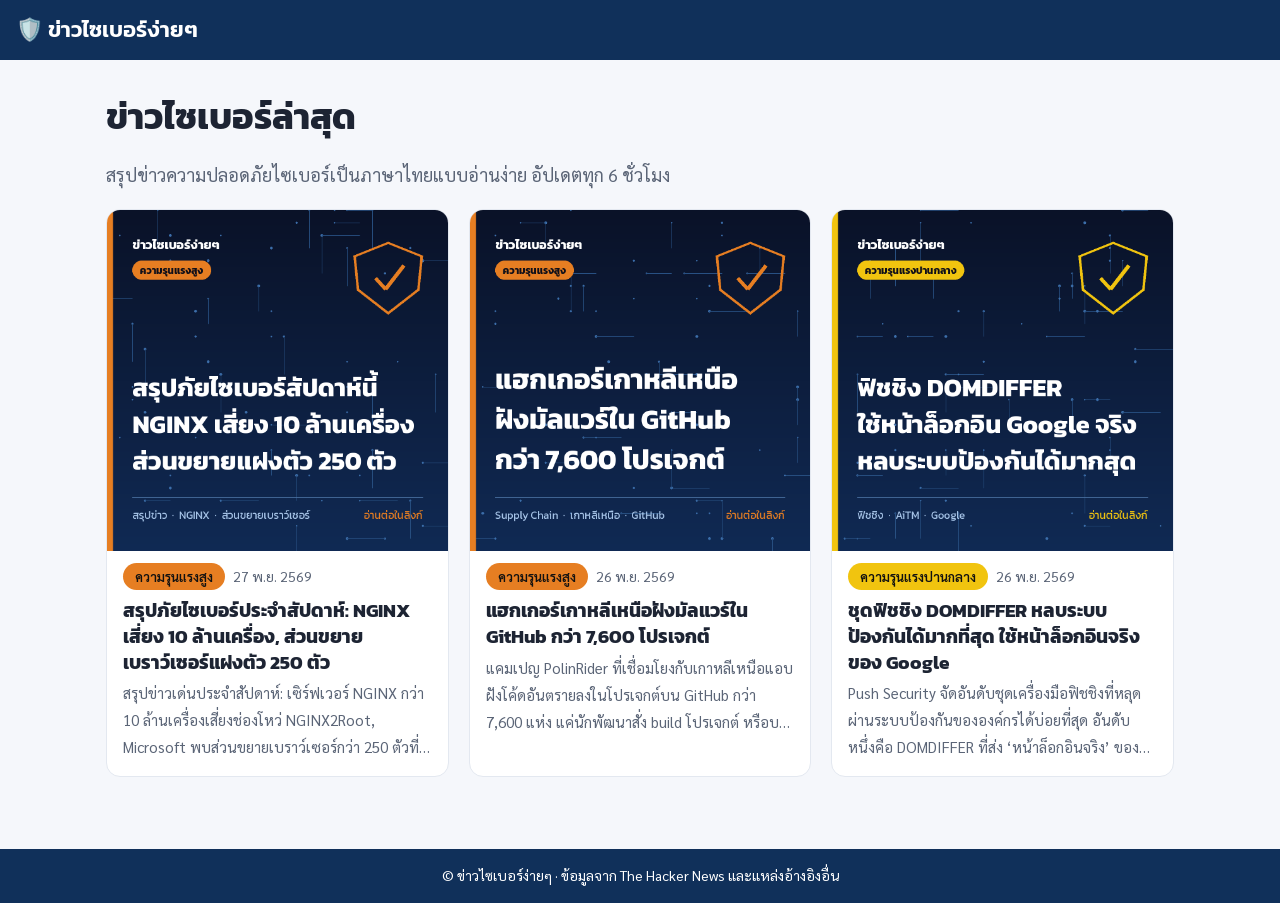
==== docs/index.html @ 4d94afb2 "News: 3 new stories (first live run) Co-Authored-By: Claude Opus 5.5 <noreply@anthropic.com> Claude-" ====
<!doctype html>
<html lang="th">
<head>
<meta charset="utf-8">
<meta name="viewport" content="width=device-width, initial-scale=1">
<title>ข่าวไซเบอร์ง่ายๆ | ข่าวความปลอดภัยไซเบอร์ภาษาไทย</title>
<meta name="description" content="สรุปข่าวความปลอดภัยไซเบอร์ล่าสุดเป็นภาษาไทย อ่านง่าย อัปเดตทุก 6 ชั่วโมง">
<link rel="preconnect" href="https://fonts.googleapis.com">
<link rel="preconnect" href="https://fonts.gstatic.com" crossorigin>
<link href="https://fonts.googleapis.com/css2?family=Kanit:wght@500;600&family=Sarabun:wght@400;600&display=swap" rel="stylesheet">
<link rel="stylesheet" href="style.css">
</head>
<body>
<header class="site"><a href="index.html" class="brand">🛡️ ข่าวไซเบอร์ง่ายๆ</a></header>
<main class="list">
  <h1>ข่าวไซเบอร์ล่าสุด</h1>
  <p class="lead">สรุปข่าวความปลอดภัยไซเบอร์เป็นภาษาไทยแบบอ่านง่าย อัปเดตทุก 6 ชั่วโมง</p>
  
  <div class="grid">
  
    <a class="item" href="news/2026-11-threatsday-250-rogue-extensions-10m.html">
      <img src="images/2026-11-threatsday-250-rogue-extensions-10m.png" alt="" loading="lazy" width="1080" height="1080">
      <div class="body">
        <div class="meta"><span class="sev sev-high">ความรุนแรงสูง</span><span class="date">27 พ.ย. 2569</span></div>
        <h2>สรุปภัยไซเบอร์ประจำสัปดาห์: NGINX เสี่ยง 10 ล้านเครื่อง, ส่วนขยายเบราว์เซอร์แฝงตัว 250 ตัว</h2>
        <p>สรุปข่าวเด่นประจำสัปดาห์: เซิร์ฟเวอร์ NGINX กว่า 10 ล้านเครื่องเสี่ยงช่องโหว่ NGINX2Root, Microsoft พบส่วนขยายเบราว์เซอร์กว่า 250 ตัวที่เปลี่ยนพฤติกรรมเมื่อติดตั้งผ่านโฆษณา, Todoist ถูกเจาะข้อมูลผู้ใช้ 6% และเซิร์ฟเวอร์ AI ที่เปิดทิ้งไว้ถูกคนอื่นแอบใช้</p>
      </div>
    </a>
  
    <a class="item" href="news/2026-11-north-korea-linked-polinrider-poisons.html">
      <img src="images/2026-11-north-korea-linked-polinrider-poisons.png" alt="" loading="lazy" width="1080" height="1080">
      <div class="body">
        <div class="meta"><span class="sev sev-high">ความรุนแรงสูง</span><span class="date">26 พ.ย. 2569</span></div>
        <h2>แฮกเกอร์เกาหลีเหนือฝังมัลแวร์ใน GitHub กว่า 7,600 โปรเจกต์</h2>
        <p>แคมเปญ PolinRider ที่เชื่อมโยงกับเกาหลีเหนือแอบฝังโค้ดอันตรายลงในโปรเจกต์บน GitHub กว่า 7,600 แห่ง แค่นักพัฒนาสั่ง build โปรเจกต์ หรือบางครั้งแค่เปิดโฟลเดอร์ใน VS Code มัลแวร์ก็ทำงานทันที เป้าหมายคือขโมยรหัสผ่าน คุกกี้ และกระเป๋าเงินคริปโต</p>
      </div>
    </a>
  
    <a class="item" href="news/2026-11-most-wanted-phishing-kits-and.html">
      <img src="images/2026-11-most-wanted-phishing-kits-and.png" alt="" loading="lazy" width="1080" height="1080">
      <div class="body">
        <div class="meta"><span class="sev sev-medium">ความรุนแรงปานกลาง</span><span class="date">26 พ.ย. 2569</span></div>
        <h2>ชุดฟิชชิง DOMDIFFER หลบระบบป้องกันได้มากที่สุด ใช้หน้าล็อกอินจริงของ Google</h2>
        <p>Push Security จัดอันดับชุดเครื่องมือฟิชชิงที่หลุดผ่านระบบป้องกันขององค์กรได้บ่อยที่สุด อันดับหนึ่งคือ DOMDIFFER ที่ส่ง ‘หน้าล็อกอินจริง’ ของ Google และ Microsoft จากเบราว์เซอร์ของแฮกเกอร์มาให้เหยื่อเห็น จึงแยกจากของจริงได้ยากมาก</p>
      </div>
    </a>
  
  </div>
</main>
<footer class="site">© ข่าวไซเบอร์ง่ายๆ · ข้อมูลจาก The Hacker News และแหล่งอ้างอิงอื่น</footer>
</body>
</html>
---- docs/style.css ----
:root {
  --bg: #f5f7fb; --surface: #fff; --text: #1d2433; --muted: #5b6577; --line: #e3e8f0;
  --brand: #10305a; --link: #1a5fb4;
  --low: #2ecc71; --medium: #f1c40f; --high: #e67e22; --critical: #e74c3c;
}
@media (prefers-color-scheme: dark) {
  :root { --bg: #0d1424; --surface: #141d31; --text: #e6ebf5; --muted: #9aa6bd; --line: #26314a; --brand: #0a1a33; --link: #7fb3ff; }
}
* { box-sizing: border-box; }
body { margin: 0; background: var(--bg); color: var(--text); font: 18px/1.8 "Sarabun", system-ui, sans-serif; }
h1, h2, .brand { font-family: "Kanit", system-ui, sans-serif; line-height: 1.35; }
a { color: var(--link); }
header.site, footer.site { background: var(--brand); color: #fff; padding: 14px 16px; }
header.site .brand { color: #fff; text-decoration: none; font-size: 22px; font-weight: 600; }
footer.site { font-size: 14px; text-align: center; margin-top: 48px; }
footer.site a { color: #cfe0ff; }
main { max-width: 760px; margin: 0 auto; padding: 24px 16px; }
main.list { max-width: 1100px; }
h1 { font-size: clamp(26px, 5vw, 36px); margin: 8px 0 16px; }
h2 { font-size: 22px; margin: 28px 0 8px; }
.meta { display: flex; flex-wrap: wrap; gap: 8px; align-items: center; font-size: 14px; color: var(--muted); }
.sev, .tag { border-radius: 999px; padding: 2px 12px; font-weight: 600; font-size: 13px; }
.sev { color: #111; }
.sev-low { background: var(--low); } .sev-medium { background: var(--medium); }
.sev-high { background: var(--high); } .sev-critical { background: var(--critical); color: #fff; }
.tag { background: var(--line); color: var(--text); font-weight: 400; }
.tldr { background: var(--surface); border-left: 6px solid var(--link); border-radius: 12px; padding: 4px 20px 8px; }
.tldr h2 { margin-top: 12px; }
img.card { width: 100%; height: auto; border-radius: 16px; margin: 24px 0 0; }
.two-col { display: grid; grid-template-columns: 1fr 1fr; gap: 16px; margin-top: 16px; }
@media (max-width: 640px) { .two-col { grid-template-columns: 1fr; } }
.box { background: var(--surface); border: 1px solid var(--line); border-radius: 12px; padding: 0 18px 8px; }
.box ul { padding-left: 20px; }
.todo { border-color: var(--low); }
.glossary dt { font-weight: 600; margin-top: 10px; }
.glossary dd { margin: 0 0 0 16px; color: var(--muted); }
.refs { border-top: 1px solid var(--line); margin-top: 36px; font-size: 16px; }
.refs li { margin-bottom: 6px; overflow-wrap: anywhere; }
.refs .src { color: var(--muted); font-size: 14px; }
.refs .note { color: var(--muted); font-size: 14px; }
.lead { color: var(--muted); }
.grid { display: grid; grid-template-columns: repeat(auto-fill, minmax(300px, 1fr)); gap: 20px; }
.item { display: block; background: var(--surface); border: 1px solid var(--line); border-radius: 14px; overflow: hidden; color: inherit; text-decoration: none; }
.item:hover { border-color: var(--link); }
.item img { width: 100%; height: auto; display: block; }
.item .body { padding: 12px 16px 16px; }
.item h2 { font-size: 19px; margin: 8px 0 4px; }
.item p { font-size: 15px; color: var(--muted); margin: 0; display: -webkit-box; -webkit-line-clamp: 3; -webkit-box-orient: vertical; overflow: hidden; }
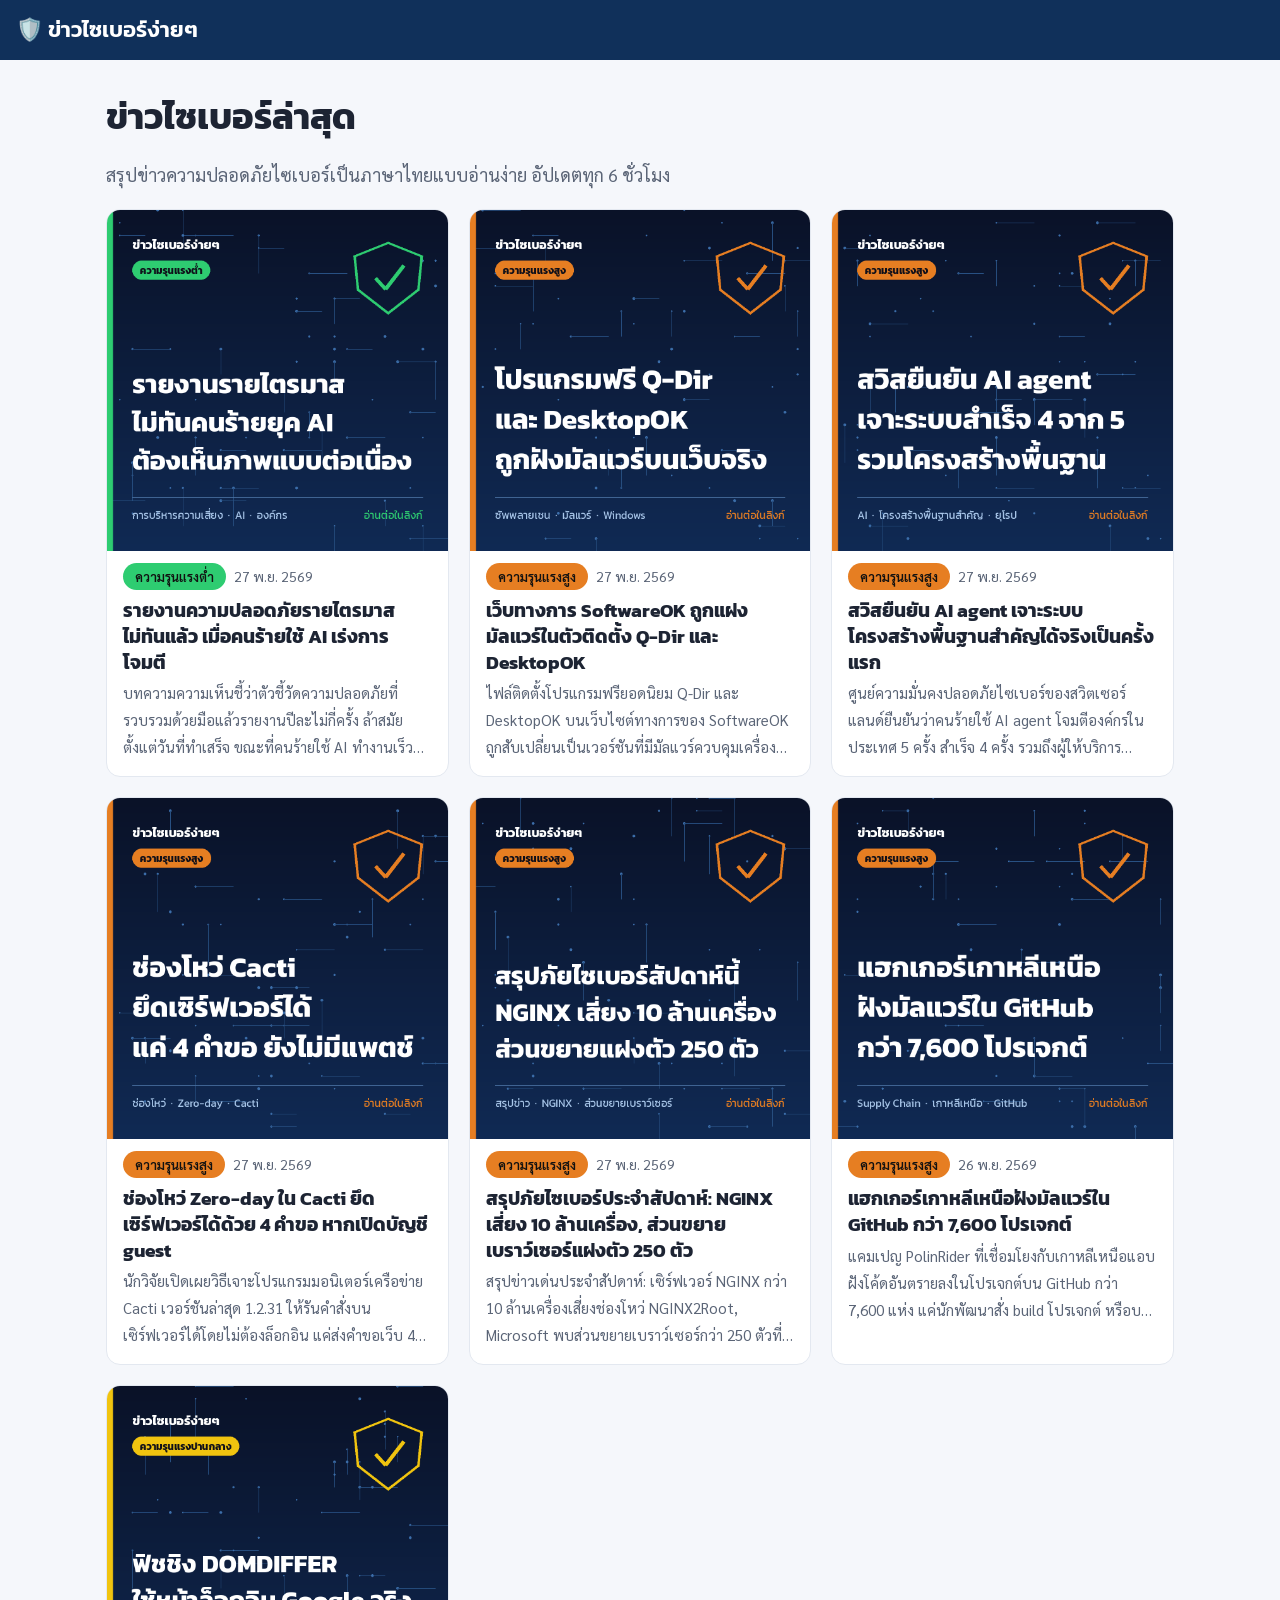
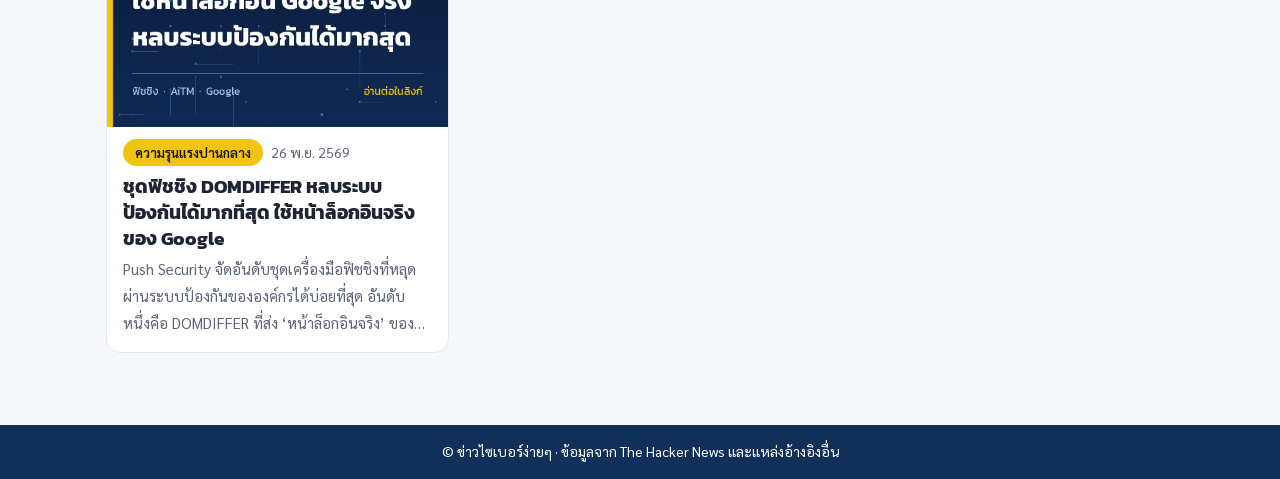
==== commit 7c2836bb: "News: 4 new stories" ====
--- a/docs/index.html
+++ b/docs/index.html
@@ -17,6 +17,42 @@
   <p class="lead">สรุปข่าวความปลอดภัยไซเบอร์เป็นภาษาไทยแบบอ่านง่าย อัปเดตทุก 6 ชั่วโมง</p>
   
   <div class="grid">
+  
+    <a class="item" href="news/2026-11-how-to-keep-your-security-picture.html">
+      <img src="images/2026-11-how-to-keep-your-security-picture.png" alt="" loading="lazy" width="1080" height="1080">
+      <div class="body">
+        <div class="meta"><span class="sev sev-low">ความรุนแรงต่ำ</span><span class="date">27 พ.ย. 2569</span></div>
+        <h2>รายงานความปลอดภัยรายไตรมาสไม่ทันแล้ว เมื่อคนร้ายใช้ AI เร่งการโจมตี</h2>
+        <p>บทความความเห็นชี้ว่าตัวชี้วัดความปลอดภัยที่รวบรวมด้วยมือแล้วรายงานปีละไม่กี่ครั้ง ล้าสมัยตั้งแต่วันที่ทำเสร็จ ขณะที่คนร้ายใช้ AI ทำงานเร็วขึ้นมาก องค์กรจึงควรเปลี่ยนไปมองเห็นสถานะความปลอดภัยของตัวเองแบบต่อเนื่อง</p>
+      </div>
+    </a>
+  
+    <a class="item" href="news/2026-11-hackers-trojanize-official-q-dir-and.html">
+      <img src="images/2026-11-hackers-trojanize-official-q-dir-and.png" alt="" loading="lazy" width="1080" height="1080">
+      <div class="body">
+        <div class="meta"><span class="sev sev-high">ความรุนแรงสูง</span><span class="date">27 พ.ย. 2569</span></div>
+        <h2>เว็บทางการ SoftwareOK ถูกแฝงมัลแวร์ในตัวติดตั้ง Q-Dir และ DesktopOK</h2>
+        <p>ไฟล์ติดตั้งโปรแกรมฟรียอดนิยม Q-Dir และ DesktopOK บนเว็บไซต์ทางการของ SoftwareOK ถูกสับเปลี่ยนเป็นเวอร์ชันที่มีมัลแวร์ควบคุมเครื่องระยะไกล (RAT) ซ่อนอยู่ ทั้งคนที่ดาวน์โหลดใหม่และคนที่กดอัปเดตโปรแกรมเดิมอาจโดนด้วย</p>
+      </div>
+    </a>
+  
+    <a class="item" href="news/2026-11-switzerland-confirms-ai-assisted.html">
+      <img src="images/2026-11-switzerland-confirms-ai-assisted.png" alt="" loading="lazy" width="1080" height="1080">
+      <div class="body">
+        <div class="meta"><span class="sev sev-high">ความรุนแรงสูง</span><span class="date">27 พ.ย. 2569</span></div>
+        <h2>สวิสยืนยัน AI agent เจาะระบบโครงสร้างพื้นฐานสำคัญได้จริงเป็นครั้งแรก</h2>
+        <p>ศูนย์ความมั่นคงปลอดภัยไซเบอร์ของสวิตเซอร์แลนด์ยืนยันว่าคนร้ายใช้ AI agent โจมตีองค์กรในประเทศ 5 ครั้ง สำเร็จ 4 ครั้ง รวมถึงผู้ให้บริการโครงสร้างพื้นฐานสำคัญ 2 ราย ขณะที่อิตาลีและอังกฤษก็รายงานแนวโน้มเดียวกัน</p>
+      </div>
+    </a>
+  
+    <a class="item" href="news/2026-11-unpatched-cacti-zero-day-enables-rce-in.html">
+      <img src="images/2026-11-unpatched-cacti-zero-day-enables-rce-in.png" alt="" loading="lazy" width="1080" height="1080">
+      <div class="body">
+        <div class="meta"><span class="sev sev-high">ความรุนแรงสูง</span><span class="date">27 พ.ย. 2569</span></div>
+        <h2>ช่องโหว่ Zero-day ใน Cacti ยึดเซิร์ฟเวอร์ได้ด้วย 4 คำขอ หากเปิดบัญชี guest</h2>
+        <p>นักวิจัยเปิดเผยวิธีเจาะโปรแกรมมอนิเตอร์เครือข่าย Cacti เวอร์ชันล่าสุด 1.2.31 ให้รันคำสั่งบนเซิร์ฟเวอร์ได้โดยไม่ต้องล็อกอิน แค่ส่งคำขอเว็บ 4 ครั้ง หากเปิดใช้บัญชี guest ไว้ ตอนนี้ยังไม่มีแพตช์</p>
+      </div>
+    </a>
   
     <a class="item" href="news/2026-11-threatsday-250-rogue-extensions-10m.html">
       <img src="images/2026-11-threatsday-250-rogue-extensions-10m.png" alt="" loading="lazy" width="1080" height="1080">
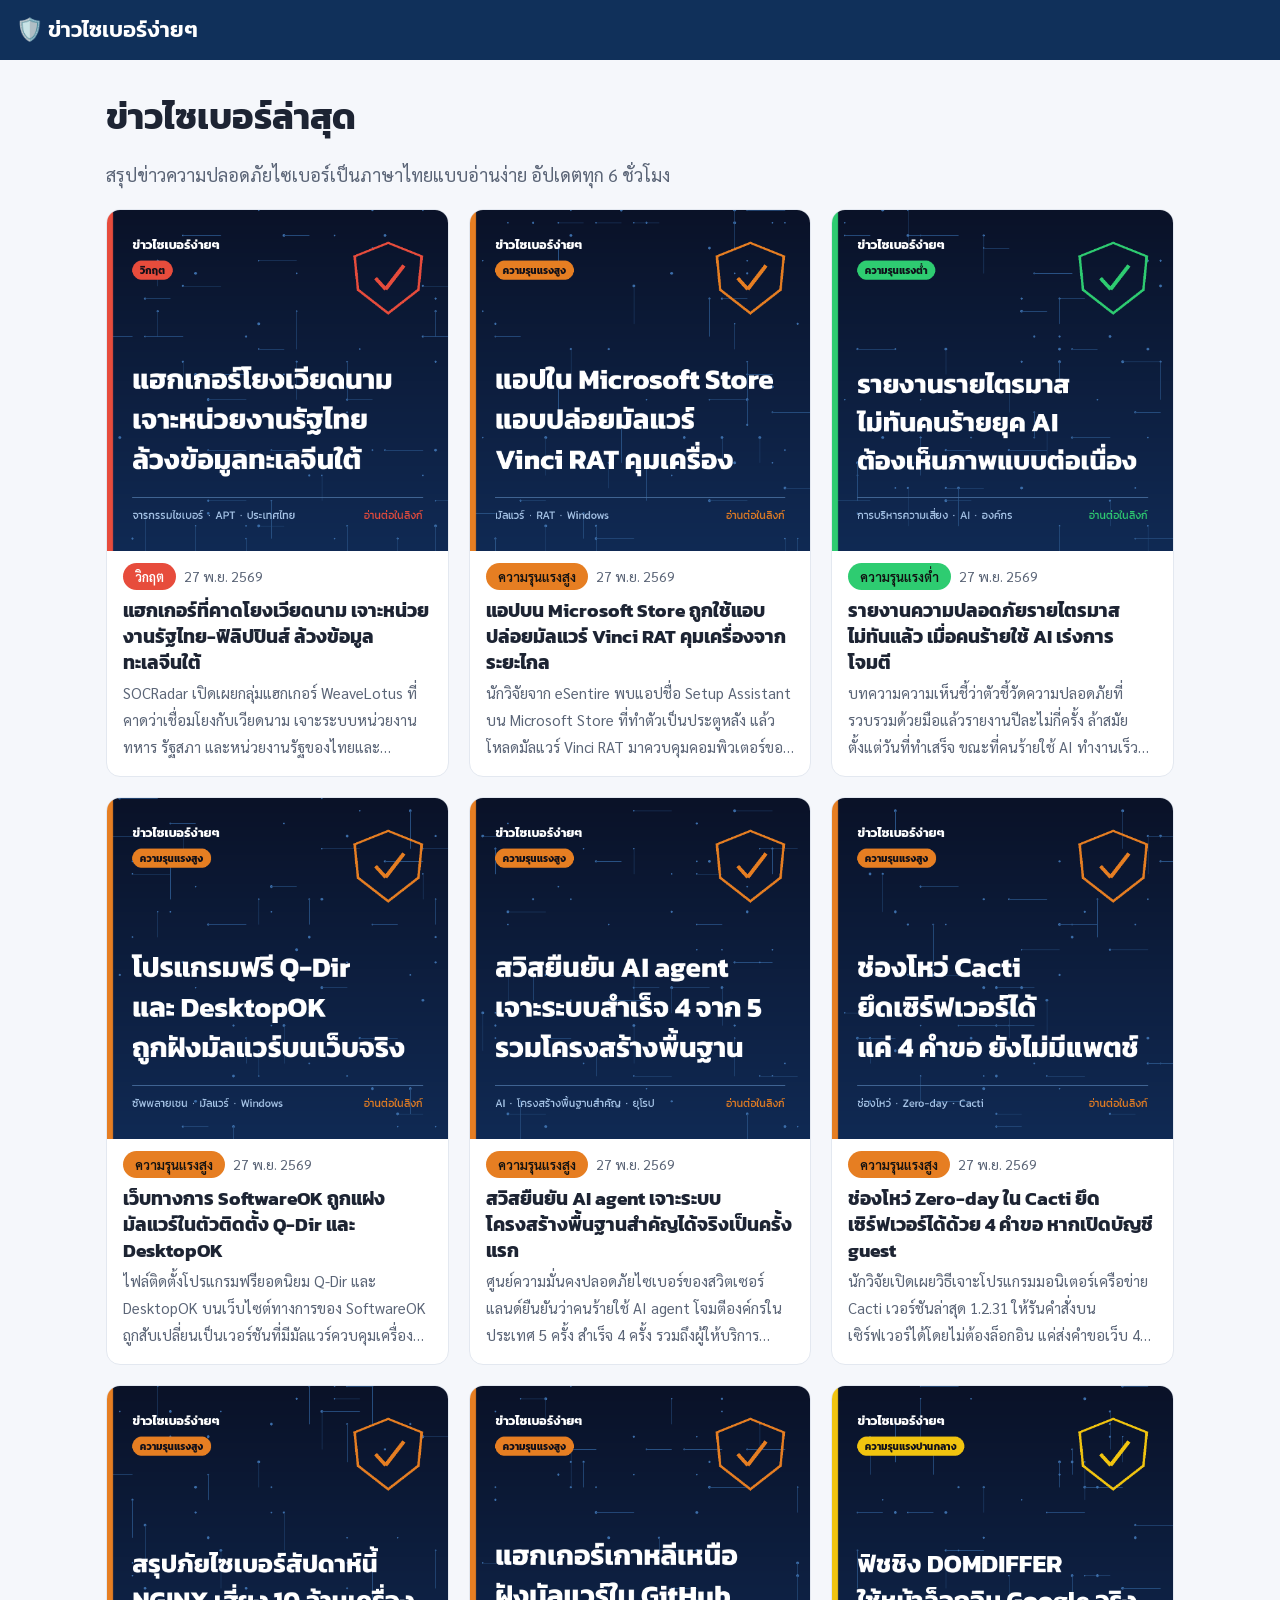
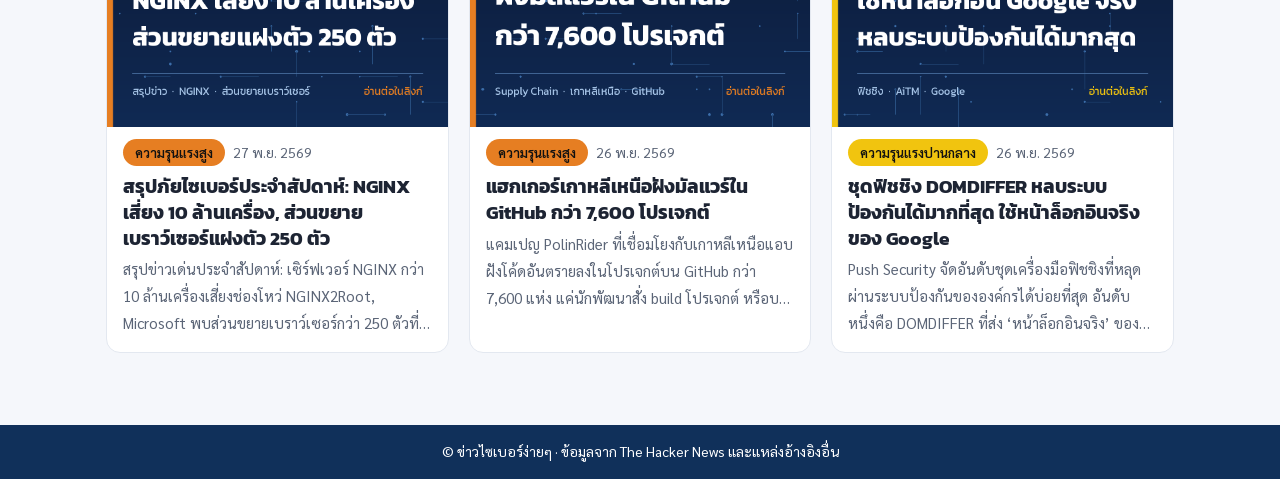
==== commit d38347ae: "News: 2 new stories Co-Authored-By: Claude Opus 5.5 <noreply@anthropic.com> Claude-Session: https://" ====
--- a/docs/index.html
+++ b/docs/index.html
@@ -17,6 +17,24 @@
   <p class="lead">สรุปข่าวความปลอดภัยไซเบอร์เป็นภาษาไทยแบบอ่านง่าย อัปเดตทุก 6 ชั่วโมง</p>
   
   <div class="grid">
+  
+    <a class="item" href="news/2026-11-suspected-vietnam-linked-hackers-target.html">
+      <img src="images/2026-11-suspected-vietnam-linked-hackers-target.png" alt="" loading="lazy" width="1080" height="1080">
+      <div class="body">
+        <div class="meta"><span class="sev sev-critical">วิกฤต</span><span class="date">27 พ.ย. 2569</span></div>
+        <h2>แฮกเกอร์ที่คาดโยงเวียดนาม เจาะหน่วยงานรัฐไทย-ฟิลิปปินส์ ล้วงข้อมูลทะเลจีนใต้</h2>
+        <p>SOCRadar เปิดเผยกลุ่มแฮกเกอร์ WeaveLotus ที่คาดว่าเชื่อมโยงกับเวียดนาม เจาะระบบหน่วยงานทหาร รัฐสภา และหน่วยงานรัฐของไทยและฟิลิปปินส์รวม 5 ครั้ง ในช่วงสิงหาคมถึงกันยายน 2026 เพื่อหาข้อมูลข่าวกรองเรื่องทะเลจีนใต้ ช่องทางที่ใช้ส่วนใหญ่คือช่องโหว่เก่าที่ไม่ได้แพตช์และรหัสผ่านตั้งต้นที่ไม่เคยเปลี่ยน</p>
+      </div>
+    </a>
+  
+    <a class="item" href="news/2026-11-microsoft-store-app-found-delivering.html">
+      <img src="images/2026-11-microsoft-store-app-found-delivering.png" alt="" loading="lazy" width="1080" height="1080">
+      <div class="body">
+        <div class="meta"><span class="sev sev-high">ความรุนแรงสูง</span><span class="date">27 พ.ย. 2569</span></div>
+        <h2>แอปบน Microsoft Store ถูกใช้แอบปล่อยมัลแวร์ Vinci RAT คุมเครื่องจากระยะไกล</h2>
+        <p>นักวิจัยจาก eSentire พบแอปชื่อ Setup Assistant บน Microsoft Store ที่ทำตัวเป็นประตูหลัง แล้วโหลดมัลแวร์ Vinci RAT มาควบคุมคอมพิวเตอร์ของเหยื่อ คนร้ายล่อเหยื่อผ่านเว็บดาวน์โหลดโปรแกรมปลอม เช่น Snipping Tool, Microsoft Teams และ Roblox บทเรียนสำคัญคือ แอปที่อยู่ในสโตร์ทางการก็ไม่ได้ปลอดภัยเสมอไป</p>
+      </div>
+    </a>
   
     <a class="item" href="news/2026-11-how-to-keep-your-security-picture.html">
       <img src="images/2026-11-how-to-keep-your-security-picture.png" alt="" loading="lazy" width="1080" height="1080">
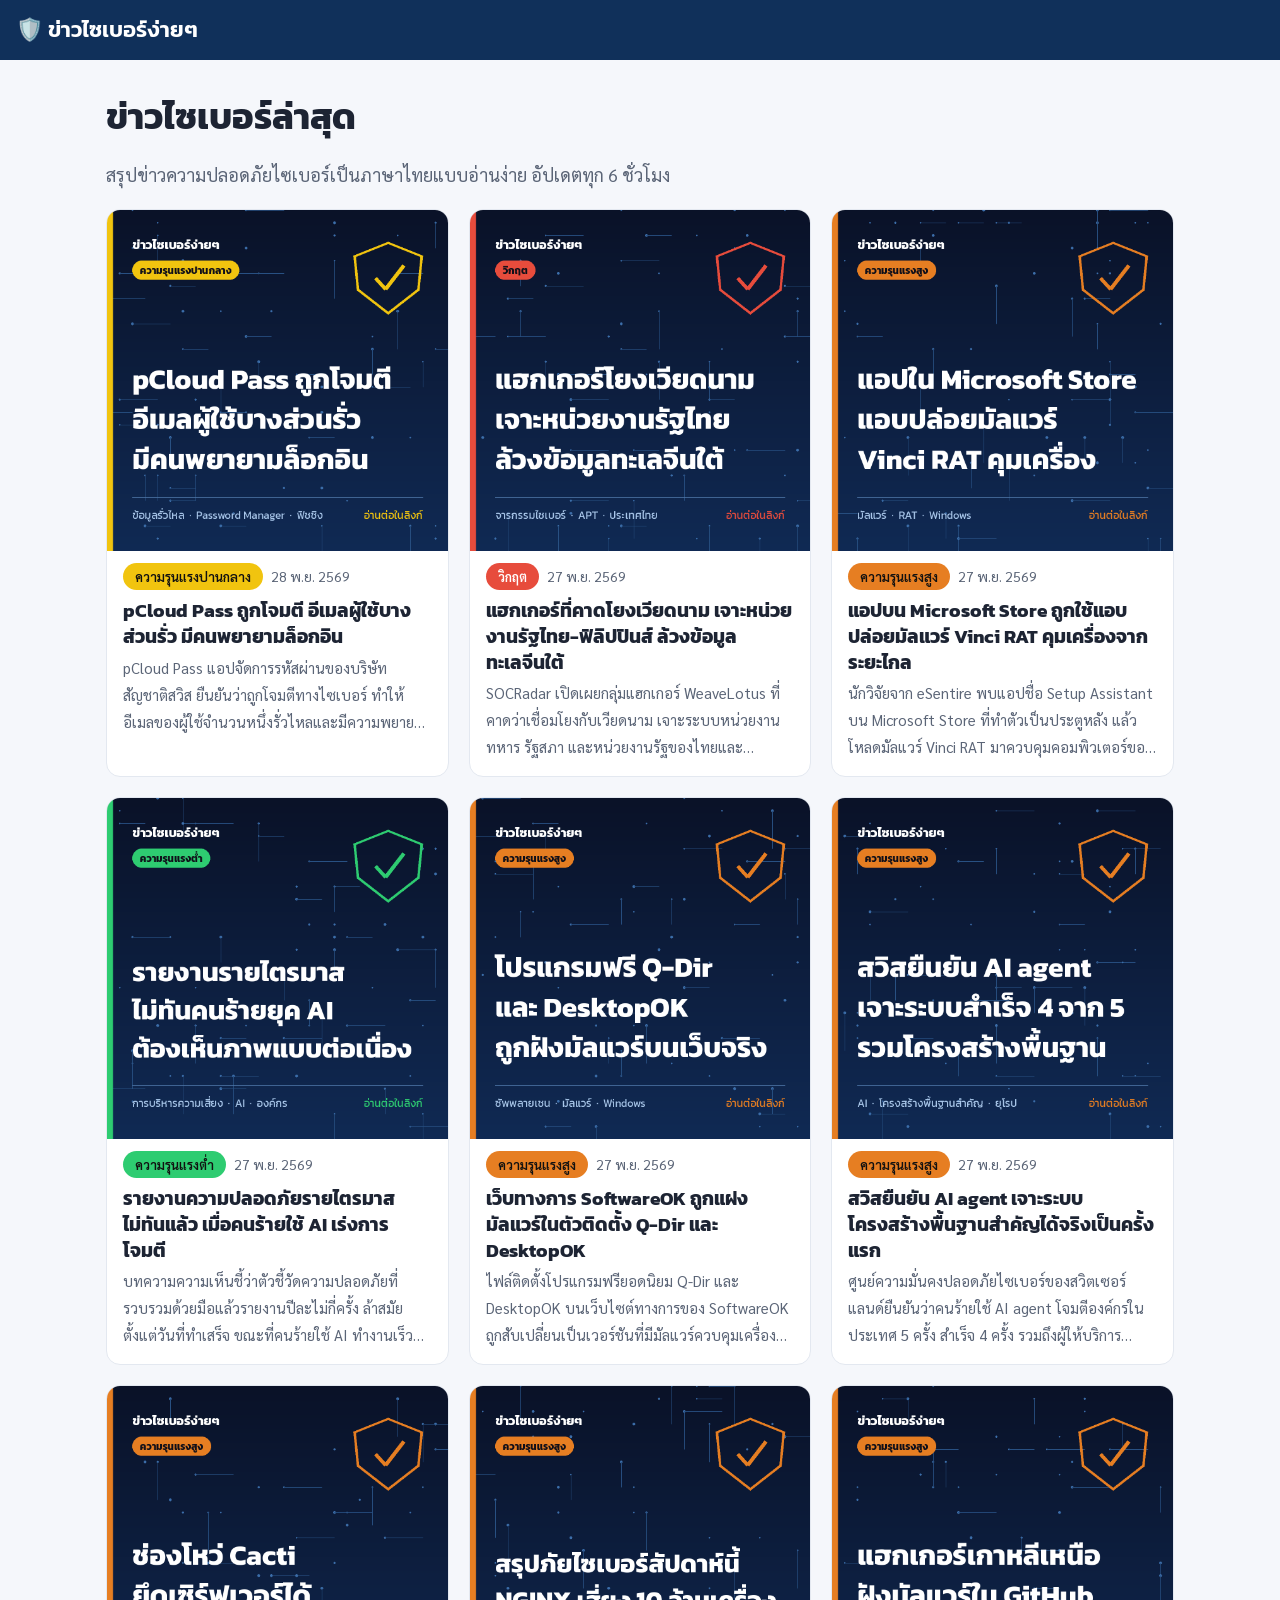
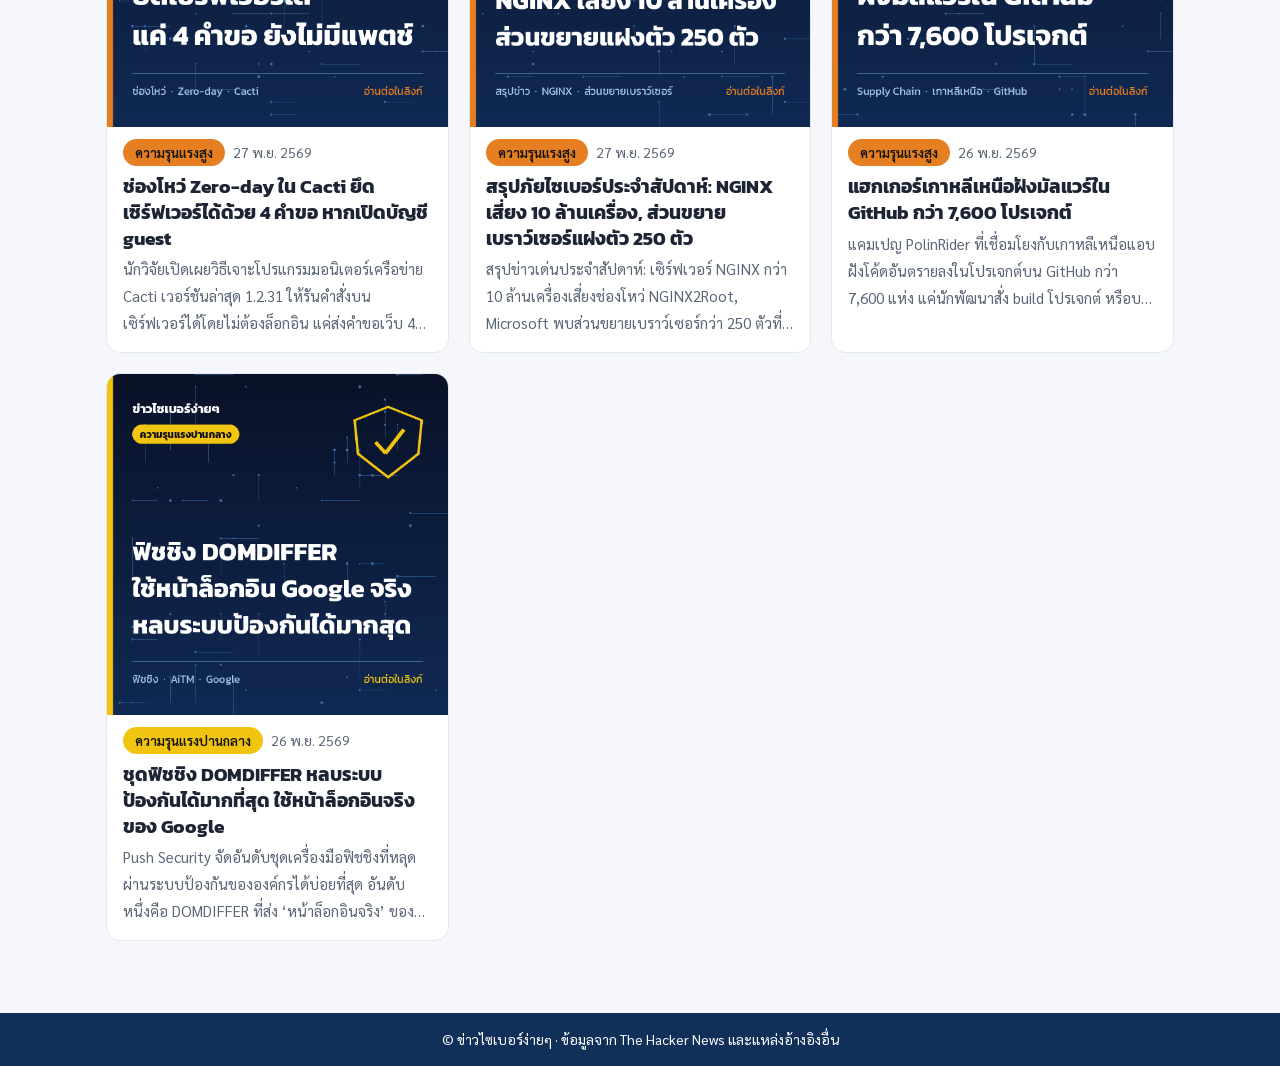
==== commit 7aeff7f2: "News: 1 new stories Co-Authored-By: Claude Opus 5.5 <noreply@anthropic.com> Claude-Session: https://" ====
--- a/docs/index.html
+++ b/docs/index.html
@@ -17,6 +17,15 @@
   <p class="lead">สรุปข่าวความปลอดภัยไซเบอร์เป็นภาษาไทยแบบอ่านง่าย อัปเดตทุก 6 ชั่วโมง</p>
   
   <div class="grid">
+  
+    <a class="item" href="news/2026-11-pcloud-password-manager-hit-by-cyber.html">
+      <img src="images/2026-11-pcloud-password-manager-hit-by-cyber.png" alt="" loading="lazy" width="1080" height="1080">
+      <div class="body">
+        <div class="meta"><span class="sev sev-medium">ความรุนแรงปานกลาง</span><span class="date">28 พ.ย. 2569</span></div>
+        <h2>pCloud Pass ถูกโจมตี อีเมลผู้ใช้บางส่วนรั่ว มีคนพยายามล็อกอิน</h2>
+        <p>pCloud Pass แอปจัดการรหัสผ่านของบริษัทสัญชาติสวิส ยืนยันว่าถูกโจมตีทางไซเบอร์ ทำให้อีเมลของผู้ใช้จำนวนหนึ่งรั่วไหลและมีความพยายามล็อกอินเข้าบัญชี บริษัทบอกว่ารหัสผ่านที่เก็บไว้ยังถูกเข้ารหัสและปลอดภัย แต่ผู้ใช้ควรระวังอีเมลหลอกขอ Master Password</p>
+      </div>
+    </a>
   
     <a class="item" href="news/2026-11-suspected-vietnam-linked-hackers-target.html">
       <img src="images/2026-11-suspected-vietnam-linked-hackers-target.png" alt="" loading="lazy" width="1080" height="1080">
